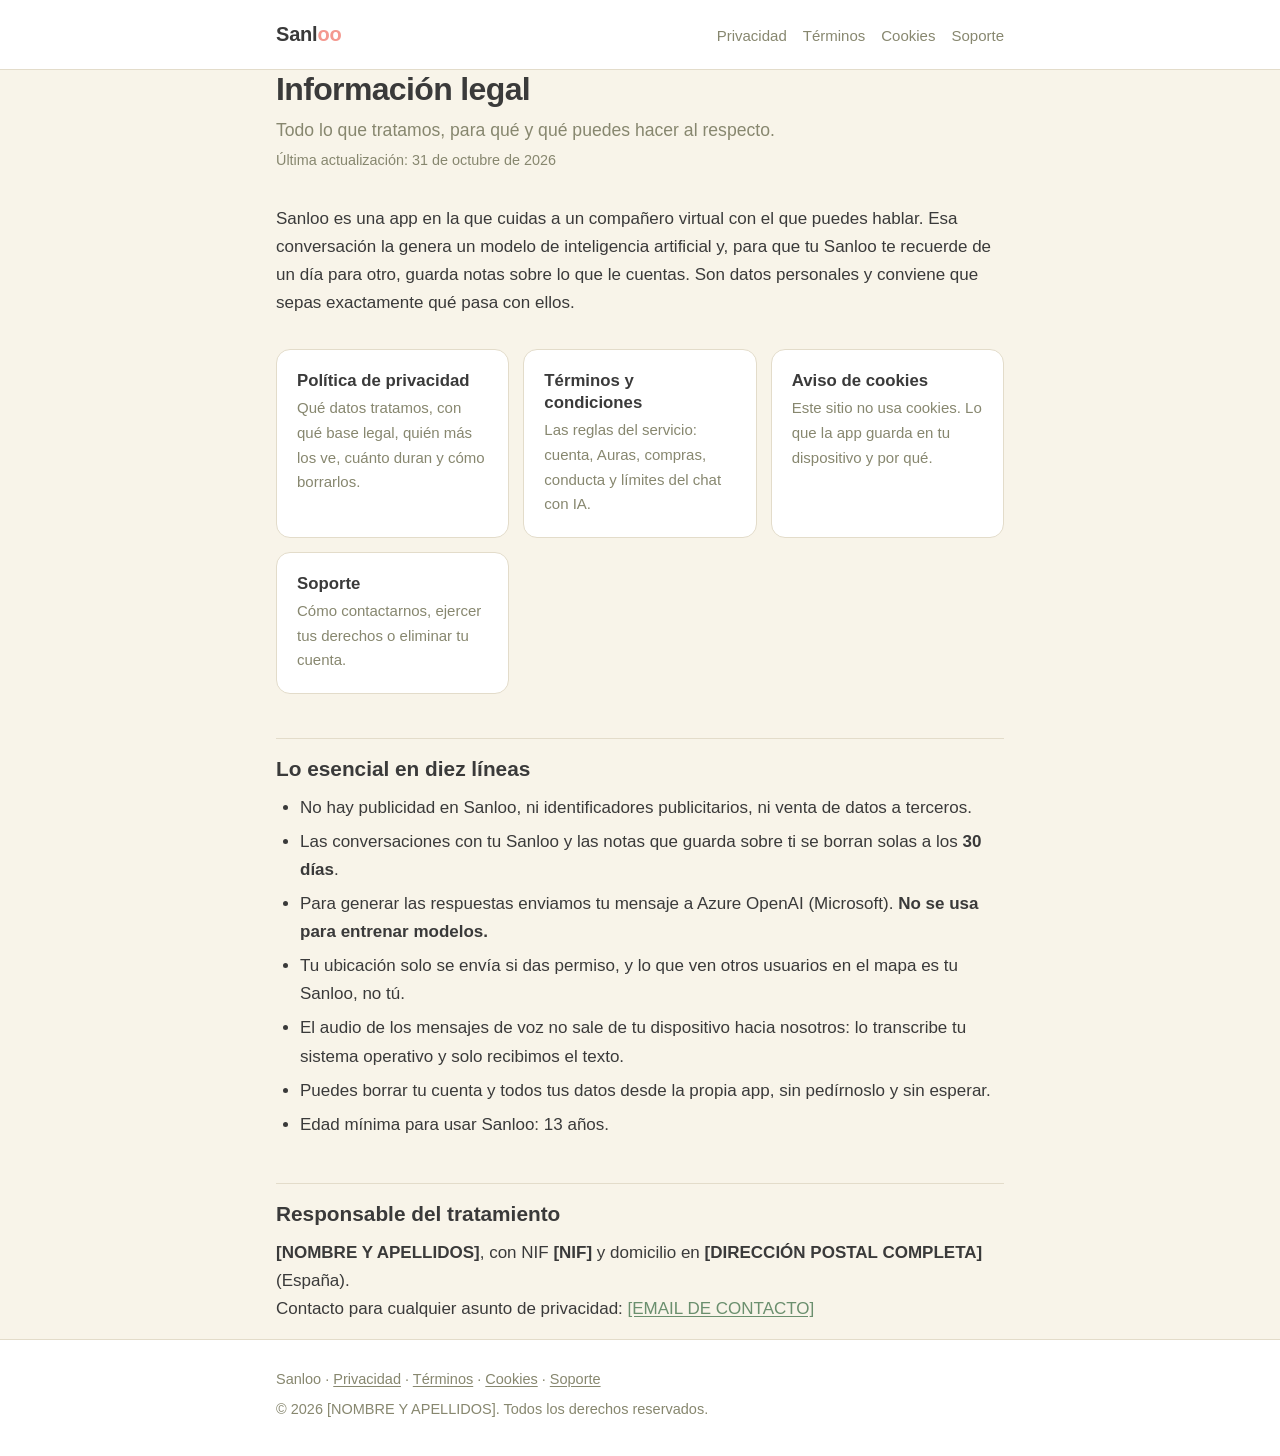
==== index.html @ af20878e "Sitio legal de Sanloo: privacidad, términos, cookies y soporte Front estático, sin build ni dependen" ====
<!DOCTYPE html>
<html lang="es">
<head>
<meta charset="utf-8">
<meta name="viewport" content="width=device-width, initial-scale=1">
<title>Sanloo · Información legal</title>
<meta name="description" content="Política de privacidad, términos y condiciones, aviso de cookies y soporte de la app Sanloo.">
<link rel="stylesheet" href="assets/styles.css">
</head>
<body>

<header class="site">
  <div class="wrap">
    <a class="brand" href="index.html">Sanl<span>oo</span></a>
    <nav class="site">
      <a href="privacidad.html">Privacidad</a>
      <a href="terminos.html">Términos</a>
      <a href="cookies.html">Cookies</a>
      <a href="soporte.html">Soporte</a>
    </nav>
  </div>
</header>

<main class="wrap">
  <h1>Información legal</h1>
  <p class="lede">Todo lo que tratamos, para qué y qué puedes hacer al respecto.</p>
  <p class="updated">Última actualización: 31 de octubre de 2026</p>

  <p>
    Sanloo es una app en la que cuidas a un compañero virtual con el que
    puedes hablar. Esa conversación la genera un modelo de inteligencia
    artificial y, para que tu Sanloo te recuerde de un día para otro,
    guarda notas sobre lo que le cuentas. Son datos personales y
    conviene que sepas exactamente qué pasa con ellos.
  </p>

  <div class="cards">
    <a class="card" href="privacidad.html">
      <h2>Política de privacidad</h2>
      <p>Qué datos tratamos, con qué base legal, quién más los ve, cuánto duran y cómo borrarlos.</p>
    </a>
    <a class="card" href="terminos.html">
      <h2>Términos y condiciones</h2>
      <p>Las reglas del servicio: cuenta, Auras, compras, conducta y límites del chat con IA.</p>
    </a>
    <a class="card" href="cookies.html">
      <h2>Aviso de cookies</h2>
      <p>Este sitio no usa cookies. Lo que la app guarda en tu dispositivo y por qué.</p>
    </a>
    <a class="card" href="soporte.html">
      <h2>Soporte</h2>
      <p>Cómo contactarnos, ejercer tus derechos o eliminar tu cuenta.</p>
    </a>
  </div>

  <h2>Lo esencial en diez líneas</h2>
  <ul>
    <li>No hay publicidad en Sanloo, ni identificadores publicitarios, ni venta de datos a terceros.</li>
    <li>Las conversaciones con tu Sanloo y las notas que guarda sobre ti se borran solas a los <strong>30 días</strong>.</li>
    <li>Para generar las respuestas enviamos tu mensaje a Azure OpenAI (Microsoft). <strong>No se usa para entrenar modelos.</strong></li>
    <li>Tu ubicación solo se envía si das permiso, y lo que ven otros usuarios en el mapa es tu Sanloo, no tú.</li>
    <li>El audio de los mensajes de voz no sale de tu dispositivo hacia nosotros: lo transcribe tu sistema operativo y solo recibimos el texto.</li>
    <li>Puedes borrar tu cuenta y todos tus datos desde la propia app, sin pedírnoslo y sin esperar.</li>
    <li>Edad mínima para usar Sanloo: 13 años.</li>
  </ul>

  <h2>Responsable del tratamiento</h2>
  <p>
    <strong>[NOMBRE Y APELLIDOS]</strong>, con NIF <strong>[NIF]</strong> y
    domicilio en <strong>[DIRECCIÓN POSTAL COMPLETA]</strong>
    (España).<br>
    Contacto para cualquier asunto de privacidad:
    <a href="mailto:[EMAIL DE CONTACTO]">[EMAIL DE CONTACTO]</a>
  </p>
</main>

<footer class="site">
  <div class="wrap">
    <p>Sanloo · <a href="privacidad.html">Privacidad</a> · <a href="terminos.html">Términos</a> · <a href="cookies.html">Cookies</a> · <a href="soporte.html">Soporte</a></p>
    <p>© 2026 [NOMBRE Y APELLIDOS]. Todos los derechos reservados.</p>
  </div>
</footer>

</body>
</html>
---- assets/styles.css ----
/* Sanloo — hoja de estilos única para todo el sitio legal.
   Paleta tomada de lib/theme/app_colors.dart de la app, para que el sitio
   y la app se reconozcan como lo mismo. */

:root {
  --sand: #F8F4E9;
  --cream: #F4EFE0;
  --softbone: #EBE5D3;
  --charcoal: #3A3A3A;
  --warmgray: #87876F;
  --lightgray: #C5C5B0;
  --coral: #F49990;
  --sage: #A3C4A0;
  --darksage: #6B8F6E;
  --accent: #F9D575;

  --bg: var(--sand);
  --surface: #FFFFFF;
  --text: var(--charcoal);
  --muted: var(--warmgray);
  --border: #E3DCCA;
  --link: var(--darksage);
  --note-bg: #FBF6E6;
  --note-border: var(--accent);
}

@media (prefers-color-scheme: dark) {
  :root:not([data-theme="light"]) {
    --bg: #1E1E1C;
    --surface: #272724;
    --text: #EDE8DC;
    --muted: #A8A894;
    --border: #3B3B36;
    --link: #A3C4A0;
    --note-bg: #2E2A1F;
    --note-border: #8A7533;
  }
}

:root[data-theme="dark"] {
  --bg: #1E1E1C;
  --surface: #272724;
  --text: #EDE8DC;
  --muted: #A8A894;
  --border: #3B3B36;
  --link: #A3C4A0;
  --note-bg: #2E2A1F;
  --note-border: #8A7533;
}

* { box-sizing: border-box; }

html { -webkit-text-size-adjust: 100%; }

body {
  margin: 0;
  background: var(--bg);
  color: var(--text);
  font-family: -apple-system, BlinkMacSystemFont, "Segoe UI", Roboto,
    "Helvetica Neue", Arial, sans-serif;
  font-size: 17px;
  line-height: 1.65;
}

.wrap {
  max-width: 760px;
  margin: 0 auto;
  padding: 0 16px;
}

/* ── Cabecera ──────────────────────────────────────────────── */

header.site {
  border-bottom: 1px solid var(--border);
  background: var(--surface);
}

header.site .wrap {
  display: flex;
  flex-wrap: wrap;
  gap: 8px 20px;
  align-items: baseline;
  padding-top: 18px;
  padding-bottom: 18px;
}

.brand {
  font-size: 20px;
  font-weight: 700;
  letter-spacing: -0.01em;
  color: var(--text);
  text-decoration: none;
}

.brand span { color: var(--coral); }

nav.site {
  display: flex;
  flex-wrap: wrap;
  gap: 16px;
  margin-left: auto;
  font-size: 15px;
}

nav.site a {
  color: var(--muted);
  text-decoration: none;
}

nav.site a:hover,
nav.site a[aria-current="page"] {
  color: var(--text);
  text-decoration: underline;
  text-underline-offset: 3px;
}

/* ── Contenido ─────────────────────────────────────────────── */

main { padding: 40px 0 72px; }

h1 {
  font-size: 2rem;
  line-height: 1.2;
  letter-spacing: -0.02em;
  margin: 0 0 8px;
}

h2 {
  font-size: 1.3rem;
  line-height: 1.3;
  margin: 44px 0 12px;
  padding-top: 16px;
  border-top: 1px solid var(--border);
}

h3 {
  font-size: 1.05rem;
  margin: 28px 0 8px;
}

p, ul, ol { margin: 0 0 16px; }

ul, ol { padding-left: 24px; }

li { margin-bottom: 6px; }

a { color: var(--link); text-underline-offset: 2px; }

.lede {
  font-size: 1.1rem;
  color: var(--muted);
  margin-bottom: 4px;
}

.updated {
  font-size: 0.9rem;
  color: var(--muted);
  margin-bottom: 32px;
}

code {
  font-family: ui-monospace, SFMono-Regular, Menlo, monospace;
  font-size: 0.88em;
  background: var(--cream);
  border: 1px solid var(--border);
  border-radius: 5px;
  padding: 1px 5px;
}

:root[data-theme="dark"] code,
:root:not([data-theme="light"]) code { background: var(--surface); }

/* ── Avisos destacados ─────────────────────────────────────── */

.note {
  background: var(--note-bg);
  border-left: 4px solid var(--note-border);
  border-radius: 0 10px 10px 0;
  padding: 16px 18px;
  margin: 0 0 24px;
}

.note p:last-child { margin-bottom: 0; }

.note strong { display: block; margin-bottom: 4px; }

/* ── Índice ────────────────────────────────────────────────── */

.toc {
  background: var(--surface);
  border: 1px solid var(--border);
  border-radius: 12px;
  padding: 18px 22px;
  margin-bottom: 36px;
}

.toc h2 {
  font-size: 0.8rem;
  letter-spacing: 0.08em;
  text-transform: uppercase;
  color: var(--muted);
  border: 0;
  margin: 0 0 10px;
  padding: 0;
}

.toc ol { margin: 0; padding-left: 20px; font-size: 15.5px; }

/* ── Tablas ────────────────────────────────────────────────── */

.table-scroll {
  overflow-x: auto;
  margin: 0 0 24px;
  -webkit-overflow-scrolling: touch;
}

table {
  border-collapse: collapse;
  width: 100%;
  min-width: 460px;
  font-size: 15.5px;
  background: var(--surface);
  border: 1px solid var(--border);
  border-radius: 10px;
}

th, td {
  text-align: left;
  vertical-align: top;
  padding: 11px 14px;
  border-bottom: 1px solid var(--border);
}

th {
  font-weight: 600;
  background: var(--cream);
  color: var(--text);
}

:root[data-theme="dark"] th,
:root:not([data-theme="light"]) th { background: #2F2F2B; }

tbody tr:last-child td { border-bottom: 0; }

/* ── Tarjetas de la portada ────────────────────────────────── */

.cards {
  display: grid;
  grid-template-columns: repeat(auto-fit, minmax(220px, 1fr));
  gap: 14px;
  margin: 32px 0;
}

.card {
  display: block;
  background: var(--surface);
  border: 1px solid var(--border);
  border-radius: 14px;
  padding: 20px;
  text-decoration: none;
  color: var(--text);
  transition: border-color 0.15s ease, transform 0.15s ease;
}

.card:hover {
  border-color: var(--sage);
  transform: translateY(-2px);
}

.card h2 {
  font-size: 1.05rem;
  margin: 0 0 4px;
  border: 0;
  padding: 0;
}

.card p {
  margin: 0;
  font-size: 15px;
  color: var(--muted);
}

/* ── Pie ───────────────────────────────────────────────────── */

footer.site {
  border-top: 1px solid var(--border);
  background: var(--surface);
  padding: 28px 0;
  font-size: 14.5px;
  color: var(--muted);
}

footer.site p { margin: 0 0 6px; }

footer.site a { color: var(--muted); }
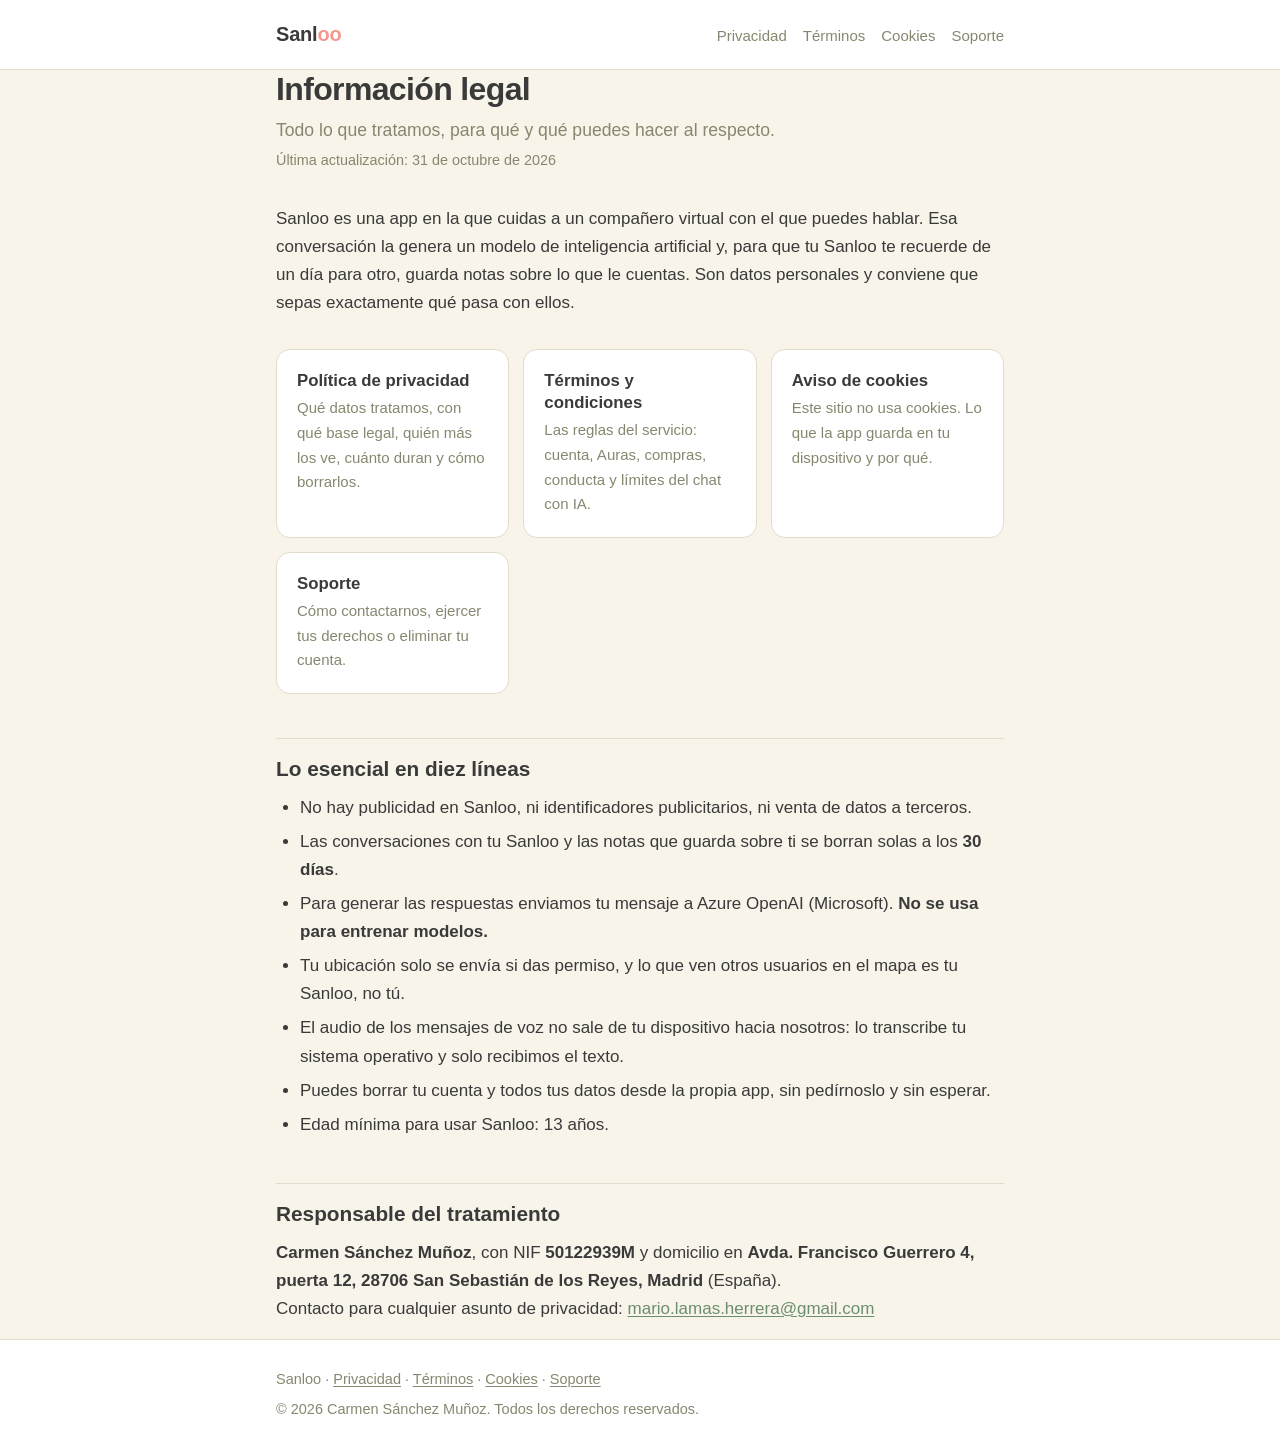
==== commit 448cdd9b: "Rellena los datos del responsable del tratamiento Las cinco páginas se publicaron con los marcadores" ====
--- a/index.html
+++ b/index.html
@@ -66,18 +66,18 @@
 
   <h2>Responsable del tratamiento</h2>
   <p>
-    <strong>[NOMBRE Y APELLIDOS]</strong>, con NIF <strong>[NIF]</strong> y
-    domicilio en <strong>[DIRECCIÓN POSTAL COMPLETA]</strong>
+    <strong>Carmen Sánchez Muñoz</strong>, con NIF <strong>50122939M</strong> y
+    domicilio en <strong>Avda. Francisco Guerrero 4, puerta 12, 28706 San Sebastián de los Reyes, Madrid</strong>
     (España).<br>
     Contacto para cualquier asunto de privacidad:
-    <a href="mailto:[EMAIL DE CONTACTO]">[EMAIL DE CONTACTO]</a>
+    <a href="mailto:mario.lamas.herrera@gmail.com">mario.lamas.herrera@gmail.com</a>
   </p>
 </main>
 
 <footer class="site">
   <div class="wrap">
     <p>Sanloo · <a href="privacidad.html">Privacidad</a> · <a href="terminos.html">Términos</a> · <a href="cookies.html">Cookies</a> · <a href="soporte.html">Soporte</a></p>
-    <p>© 2026 [NOMBRE Y APELLIDOS]. Todos los derechos reservados.</p>
+    <p>© 2026 Carmen Sánchez Muñoz. Todos los derechos reservados.</p>
   </div>
 </footer>
 
